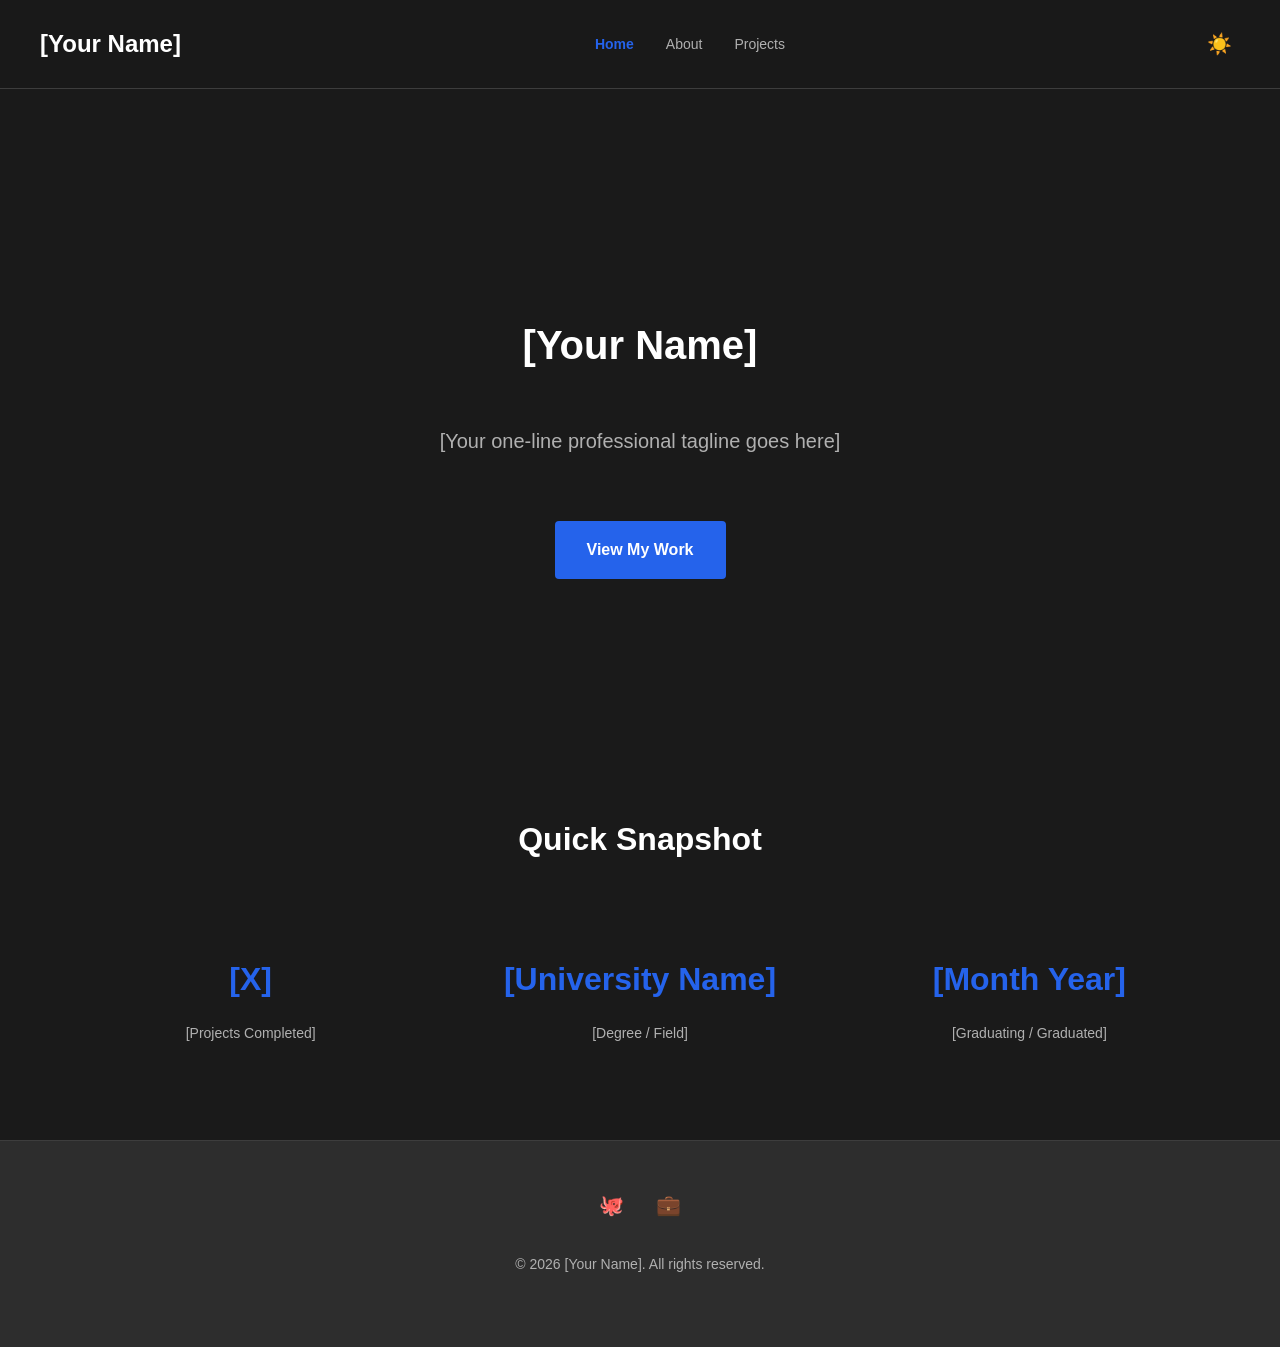
==== index.html @ 6a503398 "Initial portfolio website Add project documentation" ====
<!DOCTYPE html>
<html data-theme="dark" lang="en">
<head>
  <meta charset="UTF-8" />
  <meta name="viewport" content="width=device-width, initial-scale=1.0" />
  <title>[Your Name] — Portfolio</title>
  <link href="https://api.fontshare.com/v2/css?f[]=general-sans@400,600&display=swap" rel="stylesheet" />
  <link rel="stylesheet" href="style.css" />
</head>
<body>
  <!-- Navigation Bar -->
  <nav class="navbar">
    <div class="navbar-content">
      <a href="index.html" class="navbar-logo">[Your Name]</a>
      <ul class="navbar-links">
        <li><a href="index.html">Home</a></li>
        <li><a href="about.html">About</a></li>
        <li><a href="projects.html">Projects</a></li>
      </ul>
      <button id="theme-toggle" class="theme-toggle" aria-label="Toggle theme">☀️</button>
    </div>
  </nav>

  <!-- Main Content -->
  <main>
    <!-- Hero Section -->
    <section class="hero">
      <h1>[Your Name]</h1>
      <p class="hero-tagline">[Your one-line professional tagline goes here]</p>
      <a href="projects.html" class="btn hero-cta">View My Work</a>
    </section>

    <!-- Snapshot Section -->
    <section class="container">
      <h2 class="section-title">Quick Snapshot</h2>
      <div class="stats-grid">
        <div class="stat-card">
          <div class="stat-number">[X]</div>
          <div class="stat-label">[Projects Completed]</div>
        </div>
        <div class="stat-card">
          <div class="stat-number">[University Name]</div>
          <div class="stat-label">[Degree / Field]</div>
        </div>
        <div class="stat-card">
          <div class="stat-number">[Month Year]</div>
          <div class="stat-label">[Graduating / Graduated]</div>
        </div>
      </div>
    </section>
  </main>

  <!-- Footer -->
  <footer>
    <div class="footer-content">
      <ul class="footer-links">
        <li>
          <a href="#" title="GitHub" aria-label="GitHub">🐙</a>
        </li>
        <li>
          <a href="#" title="LinkedIn" aria-label="LinkedIn">💼</a>
        </li>
      </ul>
      <p class="footer-copyright">&copy; 2026 [Your Name]. All rights reserved.</p>
    </div>
  </footer>

  <script src="script.js"></script>
</body>
</html>
---- style.css ----
/* ============================================================================
   PORTFOLIO WEBSITE — SHARED STYLES
   ============================================================================ */

/* Import font */
@import url('https://api.fontshare.com/v2/css?f[]=general-sans@400,600&display=swap');

/* ============================================================================
   CSS CUSTOM PROPERTIES — THEME VARIABLES
   ============================================================================ */

:root {
  /* Light mode (default fallback, will be overridden by data-theme) */
  --color-bg-primary: #ffffff;
  --color-bg-secondary: #f5f5f5;
  --color-text-primary: #1a1a1a;
  --color-text-secondary: #666666;
  --color-border: #e0e0e0;
  --color-accent: #2563eb;
  --color-accent-hover: #1d4ed8;

  /* Spacing */
  --spacing-xs: 0.5rem;
  --spacing-sm: 1rem;
  --spacing-md: 1.5rem;
  --spacing-lg: 2rem;
  --spacing-xl: 3rem;
  --spacing-2xl: 4rem;

  /* Typography */
  --font-family: 'General Sans', sans-serif;
  --font-size-body: 1rem;
  --font-size-sm: 0.875rem;
  --font-size-lg: 1.25rem;
  --font-size-xl: 1.5rem;
  --font-size-2xl: 2rem;
  --font-size-3xl: 2.5rem;
  --font-weight-regular: 400;
  --font-weight-semibold: 600;

  /* Transitions */
  --transition-fast: 150ms ease-in-out;
  --transition-smooth: 300ms ease-in-out;
}

/* Dark mode (default) */
html[data-theme="dark"] {
  --color-bg-primary: #1a1a1a;
  --color-bg-secondary: #2d2d2d;
  --color-text-primary: #ffffff;
  --color-text-secondary: #b0b0b0;
  --color-border: #3d3d3d;
  --color-accent: #2563eb;
  --color-accent-hover: #3b82f6;
}

/* Light mode */
html[data-theme="light"] {
  --color-bg-primary: #ffffff;
  --color-bg-secondary: #f5f5f5;
  --color-text-primary: #1a1a1a;
  --color-text-secondary: #666666;
  --color-border: #e0e0e0;
  --color-accent: #2563eb;
  --color-accent-hover: #1d4ed8;
}

/* ============================================================================
   GLOBAL STYLES
   ============================================================================ */

* {
  margin: 0;
  padding: 0;
  box-sizing: border-box;
}

html {
  scroll-behavior: smooth;
}

body {
  font-family: var(--font-family);
  font-size: var(--font-size-body);
  font-weight: var(--font-weight-regular);
  color: var(--color-text-primary);
  background-color: var(--color-bg-primary);
  line-height: 1.6;
  transition: background-color var(--transition-smooth),
              color var(--transition-smooth);
}

/* ============================================================================
   TYPOGRAPHY
   ============================================================================ */

h1, h2, h3, h4, h5, h6 {
  font-weight: var(--font-weight-semibold);
  line-height: 1.2;
  margin-bottom: var(--spacing-md);
}

h1 {
  font-size: var(--font-size-3xl);
}

h2 {
  font-size: var(--font-size-2xl);
}

h3 {
  font-size: var(--font-size-xl);
}

p {
  margin-bottom: var(--spacing-md);
  color: var(--color-text-secondary);
}

a {
  color: var(--color-accent);
  text-decoration: none;
  transition: color var(--transition-fast);
}

a:hover {
  color: var(--color-accent-hover);
}

/* ============================================================================
   NAVIGATION BAR
   ============================================================================ */

.navbar {
  position: fixed;
  top: 0;
  left: 0;
  right: 0;
  z-index: 1000;
  background-color: rgba(26, 26, 26, 0.9);
  backdrop-filter: blur(8px);
  border-bottom: 1px solid var(--color-border);
  padding: var(--spacing-md) var(--spacing-lg);
  transition: background-color var(--transition-smooth),
              border-color var(--transition-smooth);
}

html[data-theme="light"] .navbar {
  background-color: rgba(255, 255, 255, 0.9);
}

.navbar-content {
  max-width: 1200px;
  margin: 0 auto;
  display: flex;
  justify-content: space-between;
  align-items: center;
}

.navbar-logo {
  font-size: var(--font-size-xl);
  font-weight: var(--font-weight-semibold);
  color: var(--color-text-primary);
  transition: color var(--transition-fast);
}

.navbar-logo:hover {
  color: var(--color-accent);
}

.navbar-links {
  display: flex;
  gap: var(--spacing-lg);
  align-items: center;
  list-style: none;
}

.navbar-links a {
  font-size: var(--font-size-sm);
  font-weight: var(--font-weight-regular);
  color: var(--color-text-secondary);
  transition: color var(--transition-fast);
}

.navbar-links a:hover {
  color: var(--color-accent);
}

.navbar-links a.active {
  color: var(--color-accent);
  font-weight: var(--font-weight-semibold);
}

.theme-toggle {
  background: none;
  border: none;
  font-size: var(--font-size-lg);
  cursor: pointer;
  color: var(--color-text-primary);
  transition: color var(--transition-fast);
  padding: var(--spacing-xs);
  display: flex;
  align-items: center;
  justify-content: center;
}

.theme-toggle:hover {
  color: var(--color-accent);
}

/* ============================================================================
   MAIN CONTENT
   ============================================================================ */

main {
  margin-top: 80px;
  min-height: calc(100vh - 80px);
}

.container {
  max-width: 1200px;
  margin: 0 auto;
  padding: 0 var(--spacing-lg);
}

/* ============================================================================
   SECTIONS
   ============================================================================ */

section {
  padding: var(--spacing-2xl) var(--spacing-lg);
}

.section-title {
  text-align: center;
  margin-bottom: var(--spacing-2xl);
}

/* ============================================================================
   HERO SECTION
   ============================================================================ */

.hero {
  display: flex;
  flex-direction: column;
  justify-content: center;
  align-items: center;
  text-align: center;
  min-height: calc(100vh - 80px - 80px);
  gap: var(--spacing-lg);
  padding: var(--spacing-2xl) var(--spacing-lg);
}

.hero h1 {
  font-size: var(--font-size-3xl);
  margin-bottom: var(--spacing-md);
}

.hero-tagline {
  font-size: var(--font-size-lg);
  color: var(--color-text-secondary);
  margin-bottom: var(--spacing-lg);
}

.hero-cta {
  display: inline-block;
}

/* ============================================================================
   BUTTONS
   ============================================================================ */

.btn {
  display: inline-block;
  padding: var(--spacing-sm) var(--spacing-lg);
  background-color: var(--color-accent);
  color: #ffffff;
  border: none;
  border-radius: 4px;
  font-family: var(--font-family);
  font-size: var(--font-size-body);
  font-weight: var(--font-weight-semibold);
  cursor: pointer;
  transition: background-color var(--transition-fast),
              transform var(--transition-fast);
  text-decoration: none;
}

.btn:hover {
  background-color: var(--color-accent-hover);
  transform: translateY(-2px);
}

.btn:active {
  transform: translateY(0);
}

.btn-secondary {
  background-color: var(--color-bg-secondary);
  color: var(--color-text-primary);
  border: 1px solid var(--color-border);
}

.btn-secondary:hover {
  background-color: var(--color-border);
}

/* ============================================================================
   CARDS
   ============================================================================ */

.card {
  background-color: var(--color-bg-secondary);
  border: 1px solid var(--color-border);
  border-radius: 6px;
  padding: var(--spacing-lg);
  transition: border-color var(--transition-fast),
              transform var(--transition-fast),
              box-shadow var(--transition-fast);
}

.card:hover {
  border-color: var(--color-accent);
  transform: translateY(-4px);
  box-shadow: 0 8px 16px rgba(37, 99, 235, 0.1);
}

.card h3 {
  margin-bottom: var(--spacing-md);
  color: var(--color-text-primary);
}

.card p {
  margin-bottom: var(--spacing-md);
  font-size: var(--font-size-sm);
}

/* ============================================================================
   STATS / SNAPSHOT CARDS
   ============================================================================ */

.stats-grid {
  display: grid;
  grid-template-columns: repeat(auto-fit, minmax(200px, 1fr));
  gap: var(--spacing-lg);
  margin: var(--spacing-2xl) 0;
}

.stat-card {
  text-align: center;
  padding: var(--spacing-lg);
  background-color: transparent;
  border: none;
}

.stat-card:hover {
  transform: none;
  border-color: transparent;
  box-shadow: none;
}

.stat-number {
  font-size: var(--font-size-2xl);
  font-weight: var(--font-weight-semibold);
  color: var(--color-accent);
  margin-bottom: var(--spacing-sm);
}

.stat-label {
  font-size: var(--font-size-sm);
  color: var(--color-text-secondary);
}

/* ============================================================================
   SKILLS SECTION
   ============================================================================ */

.skills-container {
  display: flex;
  flex-wrap: wrap;
  gap: var(--spacing-md);
  justify-content: center;
  margin: var(--spacing-2xl) 0;
}

.skill-tag {
  background-color: var(--color-bg-secondary);
  border: 1px solid var(--color-accent);
  color: var(--color-accent);
  padding: var(--spacing-sm) var(--spacing-md);
  border-radius: 20px;
  font-size: var(--font-size-sm);
  font-weight: var(--font-weight-regular);
  transition: background-color var(--transition-fast),
              color var(--transition-fast);
}

.skill-tag:hover {
  background-color: var(--color-accent);
  color: #ffffff;
}

/* ============================================================================
   PROJECT GRID
   ============================================================================ */

.projects-grid {
  display: grid;
  grid-template-columns: repeat(auto-fit, minmax(300px, 1fr));
  gap: var(--spacing-lg);
  margin: var(--spacing-2xl) 0;
}

.project-card {
  display: flex;
  flex-direction: column;
  height: 100%;
}

.project-card .card {
  flex: 1;
  display: flex;
  flex-direction: column;
}

.project-tech {
  display: flex;
  flex-wrap: wrap;
  gap: var(--spacing-sm);
  margin: var(--spacing-md) 0;
  margin-bottom: auto;
}

.project-tech-tag {
  background-color: var(--color-bg-primary);
  border: 1px solid var(--color-border);
  color: var(--color-text-secondary);
  padding: var(--spacing-xs) var(--spacing-sm);
  border-radius: 4px;
  font-size: var(--font-size-sm);
}

.project-link {
  display: inline-block;
  margin-top: var(--spacing-md);
}

/* ============================================================================
   FOOTER
   ============================================================================ */

footer {
  background-color: var(--color-bg-secondary);
  border-top: 1px solid var(--color-border);
  padding: var(--spacing-xl) var(--spacing-lg);
  margin-top: auto;
  transition: background-color var(--transition-smooth),
              border-color var(--transition-smooth);
}

.footer-content {
  max-width: 1200px;
  margin: 0 auto;
  display: flex;
  flex-direction: column;
  gap: var(--spacing-lg);
  align-items: center;
  text-align: center;
}

.footer-links {
  display: flex;
  gap: var(--spacing-lg);
  list-style: none;
  justify-content: center;
}

.footer-links a {
  font-size: var(--font-size-lg);
  transition: transform var(--transition-fast);
}

.footer-links a:hover {
  transform: scale(1.2);
}

.footer-copyright {
  font-size: var(--font-size-sm);
  color: var(--color-text-secondary);
}

/* ============================================================================
   ANIMATIONS
   ============================================================================ */

@keyframes fadeIn {
  from {
    opacity: 0;
    transform: translateY(20px);
  }
  to {
    opacity: 1;
    transform: translateY(0);
  }
}

.fade-in {
  animation: fadeIn 0.6s ease-in-out;
}

/* ============================================================================
   RESPONSIVE DESIGN — TABLET
   ============================================================================ */

@media (max-width: 768px) {
  :root {
    --font-size-3xl: 2rem;
    --font-size-2xl: 1.5rem;
    --spacing-2xl: 2rem;
    --spacing-xl: 1.5rem;
  }

  .navbar-content {
    padding: 0 var(--spacing-md);
  }

  .navbar-links {
    gap: var(--spacing-md);
  }

  .navbar-links a {
    font-size: var(--font-size-xs, 0.75rem);
  }

  .hero {
    min-height: auto;
    padding: var(--spacing-xl) var(--spacing-md);
  }

  section {
    padding: var(--spacing-xl) var(--spacing-md);
  }

  .stats-grid {
    grid-template-columns: repeat(auto-fit, minmax(150px, 1fr));
  }

  .projects-grid {
    grid-template-columns: 1fr;
  }

  .footer-links {
    flex-direction: column;
    gap: var(--spacing-sm);
  }
}

/* ============================================================================
   RESPONSIVE DESIGN — MOBILE
   ============================================================================ */

@media (max-width: 480px) {
  :root {
    --font-size-3xl: 1.75rem;
    --font-size-2xl: 1.25rem;
    --font-size-xl: 1.125rem;
    --spacing-2xl: 1.5rem;
    --spacing-xl: 1rem;
    --spacing-lg: 1rem;
  }

  .navbar {
    padding: var(--spacing-sm) var(--spacing-md);
  }

  .navbar-content {
    flex-wrap: wrap;
    gap: var(--spacing-md);
  }

  .navbar-logo {
    font-size: var(--font-size-lg);
  }

  .navbar-links {
    gap: var(--spacing-sm);
    width: 100%;
    justify-content: space-between;
    order: 3;
  }

  .navbar-links a {
    font-size: 0.75rem;
  }

  .theme-toggle {
    order: 2;
  }

  .hero {
    padding: var(--spacing-xl) var(--spacing-sm);
  }

  .hero h1 {
    font-size: var(--font-size-2xl);
  }

  section {
    padding: var(--spacing-xl) var(--spacing-sm);
  }

  .section-title {
    margin-bottom: var(--spacing-xl);
  }

  .skills-container {
    gap: var(--spacing-sm);
  }

  .card {
    padding: var(--spacing-md);
  }

  .stats-grid {
    grid-template-columns: 1fr;
  }
}
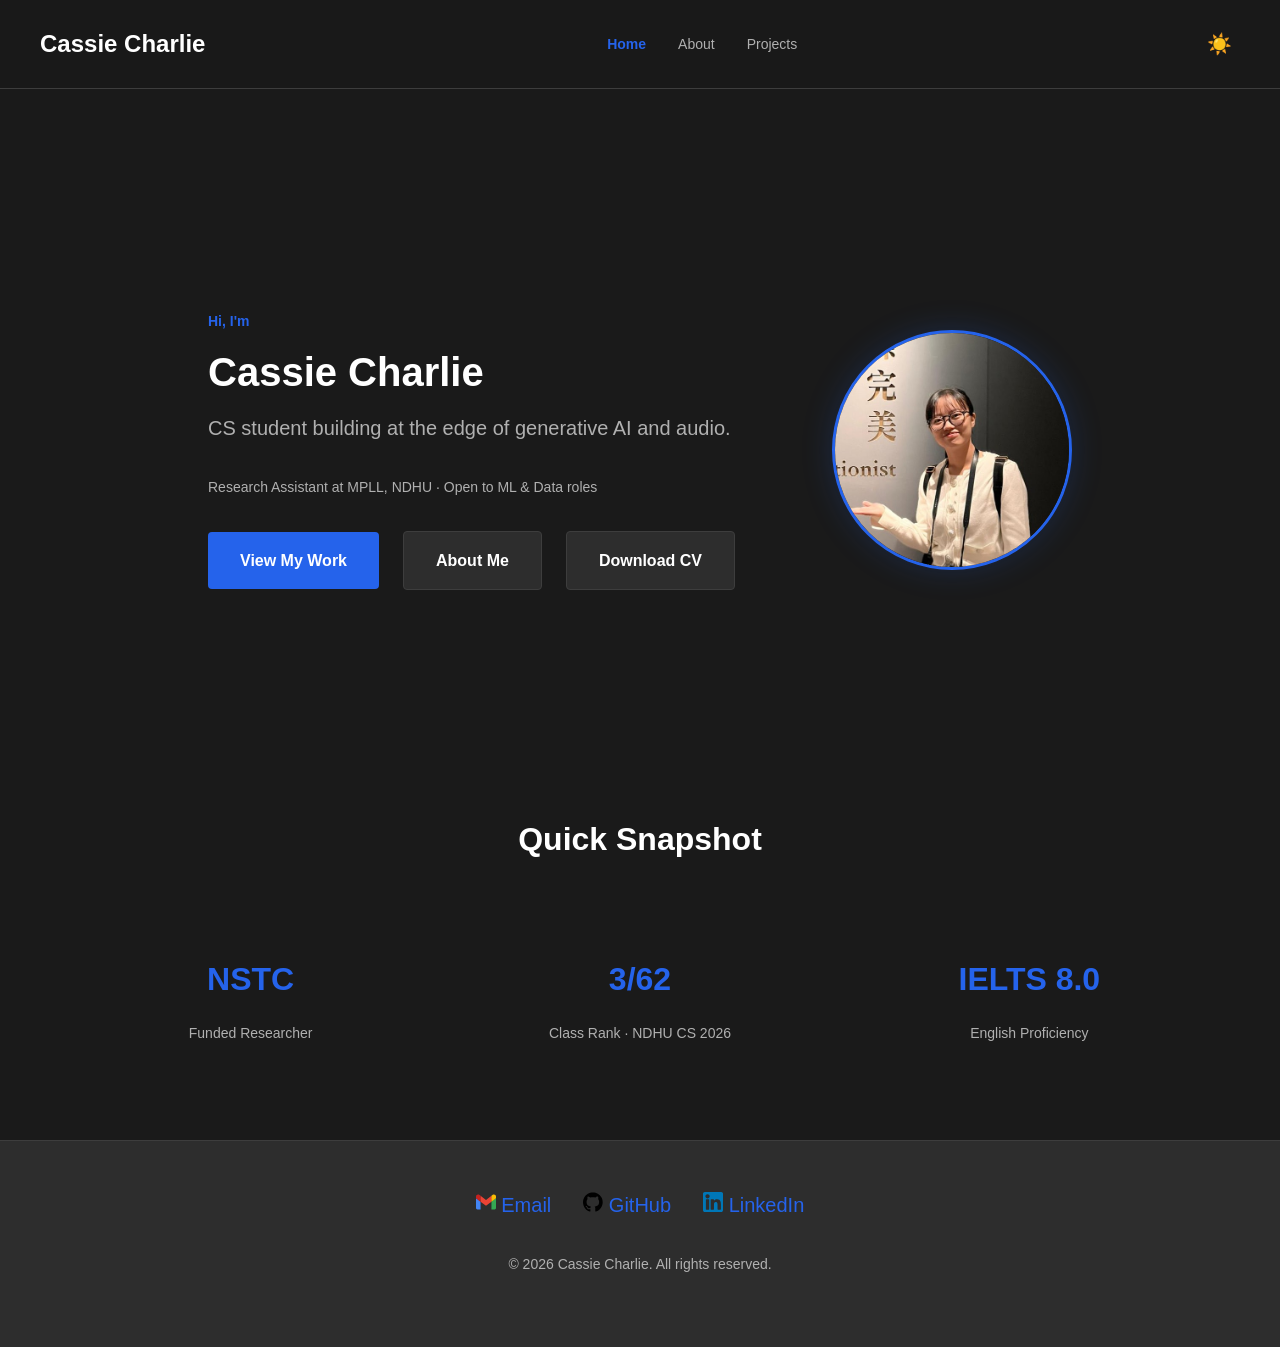
==== commit 06cfec9f: "add complete portfolio content with resume and status updates" ====
--- a/index.html
+++ b/index.html
@@ -3,15 +3,103 @@
 <head>
   <meta charset="UTF-8" />
   <meta name="viewport" content="width=device-width, initial-scale=1.0" />
-  <title>[Your Name] — Portfolio</title>
+  <title>Cassie Charlie — Portfolio</title>
   <link href="https://api.fontshare.com/v2/css?f[]=general-sans@400,600&display=swap" rel="stylesheet" />
   <link rel="stylesheet" href="style.css" />
+  <style>
+    /* ── Hero layout with photo ── */
+    .hero {
+      display: flex;
+      flex-direction: row;
+      justify-content: center;
+      align-items: center;
+      gap: var(--spacing-2xl);
+      text-align: left;
+      min-height: calc(100vh - 80px - 80px);
+      padding: var(--spacing-2xl) var(--spacing-lg);
+      max-width: 1200px;
+      margin: 0 auto;
+    }
+ 
+    .hero-text {
+      flex: 1;
+      max-width: 560px;
+    }
+ 
+    .hero-text h1 {
+      margin-bottom: var(--spacing-sm);
+    }
+ 
+    .hero-photo {
+      flex-shrink: 0;
+      width: 240px;
+      height: 240px;
+      border-radius: 50%;
+      overflow: hidden;
+      border: 3px solid var(--color-accent);
+      box-shadow: 0 0 32px rgba(37, 99, 235, 0.2);
+    }
+ 
+    .hero-photo img {
+      width: 100%;
+      height: 100%;
+      object-fit: cover;
+    }
+ 
+    /* Fallback placeholder circle if no image yet */
+    .hero-photo-placeholder {
+      width: 100%;
+      height: 100%;
+      background-color: var(--color-bg-secondary);
+      display: flex;
+      align-items: center;
+      justify-content: center;
+      font-size: 5rem;
+    }
+ 
+    .hero-actions {
+      display: flex;
+      gap: var(--spacing-md);
+      align-items: center;
+      flex-wrap: wrap;
+      margin-top: var(--spacing-lg);
+    }
+ 
+    /* ── Snapshot cards ── */
+    .snapshot-section {
+      background-color: var(--color-bg-secondary);
+      border-top: 1px solid var(--color-border);
+      border-bottom: 1px solid var(--color-border);
+      padding: var(--spacing-2xl) var(--spacing-lg);
+      transition: background-color var(--transition-smooth),
+                  border-color var(--transition-smooth);
+    }
+ 
+    /* ── Responsive ── */
+    @media (max-width: 768px) {
+      .hero {
+        flex-direction: column-reverse;
+        text-align: center;
+        gap: var(--spacing-xl);
+        min-height: auto;
+      }
+ 
+      .hero-photo {
+        width: 160px;
+        height: 160px;
+      }
+ 
+      .hero-actions {
+        justify-content: center;
+      }
+    }
+  </style>
 </head>
 <body>
   <!-- Navigation Bar -->
   <nav class="navbar">
     <div class="navbar-content">
-      <a href="index.html" class="navbar-logo">[Your Name]</a>
+      <a href="index.html" class="navbar-logo">Cassie Charlie</a>
       <ul class="navbar-links">
         <li><a href="index.html">Home</a></li>
         <li><a href="about.html">About</a></li>
@@ -25,9 +113,26 @@
   <main>
     <!-- Hero Section -->
     <section class="hero">
-      <h1>[Your Name]</h1>
-      <p class="hero-tagline">[Your one-line professional tagline goes here]</p>
-      <a href="projects.html" class="btn hero-cta">View My Work</a>
+      <div class="hero-text fade-in">
+        <p style="color: var(--color-accent); font-weight: var(--font-weight-semibold); margin-bottom: var(--spacing-sm); font-size: var(--font-size-sm);">
+          Hi, I'm
+        </p>
+        <h1>Cassie Charlie</h1>
+        <p class="hero-tagline">
+          CS student building at the edge of generative AI and audio.
+        </p>
+        <p style="color: var(--color-text-secondary); font-size: var(--font-size-sm); margin-bottom: 0;">
+          Research Assistant at MPLL, NDHU · Open to ML &amp; Data roles
+        </p>
+        <div class="hero-actions">
+          <a href="projects.html" class="btn">View My Work</a>
+          <a href="about.html" class="btn btn-secondary">About Me</a>
+          <a href="assets/resume.pdf" class="btn btn-secondary" target="_blank" rel="noopener noreferrer">Download CV</a>
+        </div>
+      </div>
+      <div class="hero-photo">
+        <img src="assets/profile.jpeg" alt="Cassie Charlie" />
+      </div>
     </section>
 
     <!-- Snapshot Section -->
@@ -35,16 +140,16 @@
       <h2 class="section-title">Quick Snapshot</h2>
       <div class="stats-grid">
         <div class="stat-card">
-          <div class="stat-number">[X]</div>
-          <div class="stat-label">[Projects Completed]</div>
+          <div class="stat-number">NSTC</div>
+          <div class="stat-label">Funded Researcher</div>
         </div>
         <div class="stat-card">
-          <div class="stat-number">[University Name]</div>
-          <div class="stat-label">[Degree / Field]</div>
+          <div class="stat-number">3/62</div>
+          <div class="stat-label">Class Rank · NDHU CS 2026</div>
         </div>
         <div class="stat-card">
-          <div class="stat-number">[Month Year]</div>
-          <div class="stat-label">[Graduating / Graduated]</div>
+          <div class="stat-number">IELTS 8.0</div>
+          <div class="stat-label">English Proficiency</div>
         </div>
       </div>
     </section>
@@ -55,13 +160,25 @@
     <div class="footer-content">
       <ul class="footer-links">
         <li>
-          <a href="#" title="GitHub" aria-label="GitHub">🐙</a>
+        <a href="mailto:imkc2540@gmail.com" title="Email" aria-label="Email">
+            <img src="assets/google-gmail-svgrepo-com.svg" alt="Email" width="20" height="20" />
+            Email
+        </a>
         </li>
         <li>
-          <a href="#" title="LinkedIn" aria-label="LinkedIn">💼</a>
+          <a href="https://github.com/imkcch" target="_blank" rel="noopener noreferrer" title="GitHub" aria-label="GitHub">
+            <img src="assets/github-svgrepo-com.svg" alt="GitHub" width="20" height="20" />
+            GitHub
+          </a>
+        </li>
+        <li>
+          <a href="https://www.linkedin.com/in/cassiecharlie/" target="_blank" rel="noopener noreferrer" title="LinkedIn" aria-label="LinkedIn">
+            <img src="assets/linkedin-svgrepo-com.svg" alt="GitHub" width="20" height="20" />
+            LinkedIn
+          </a>
         </li>
       </ul>
-      <p class="footer-copyright">&copy; 2026 [Your Name]. All rights reserved.</p>
+      <p class="footer-copyright">&copy; 2026 Cassie Charlie. All rights reserved.</p>
     </div>
   </footer>
 
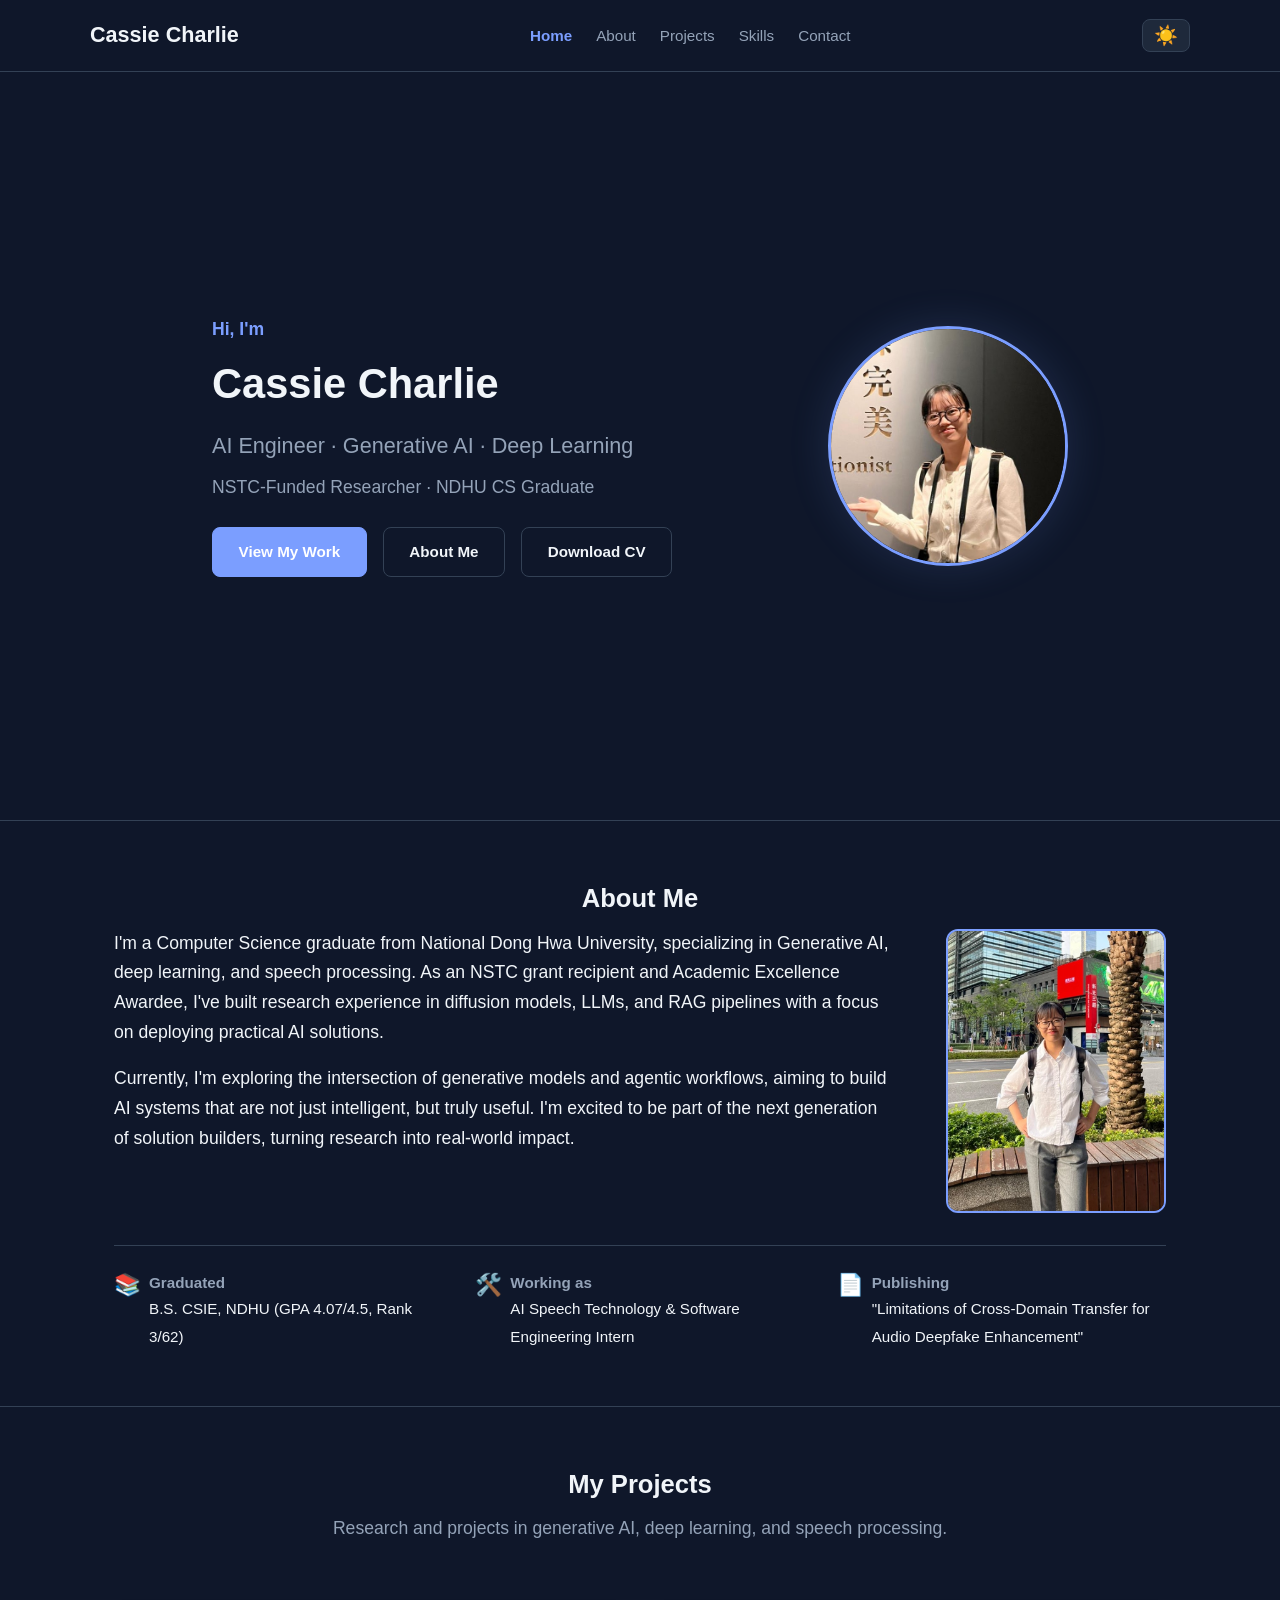
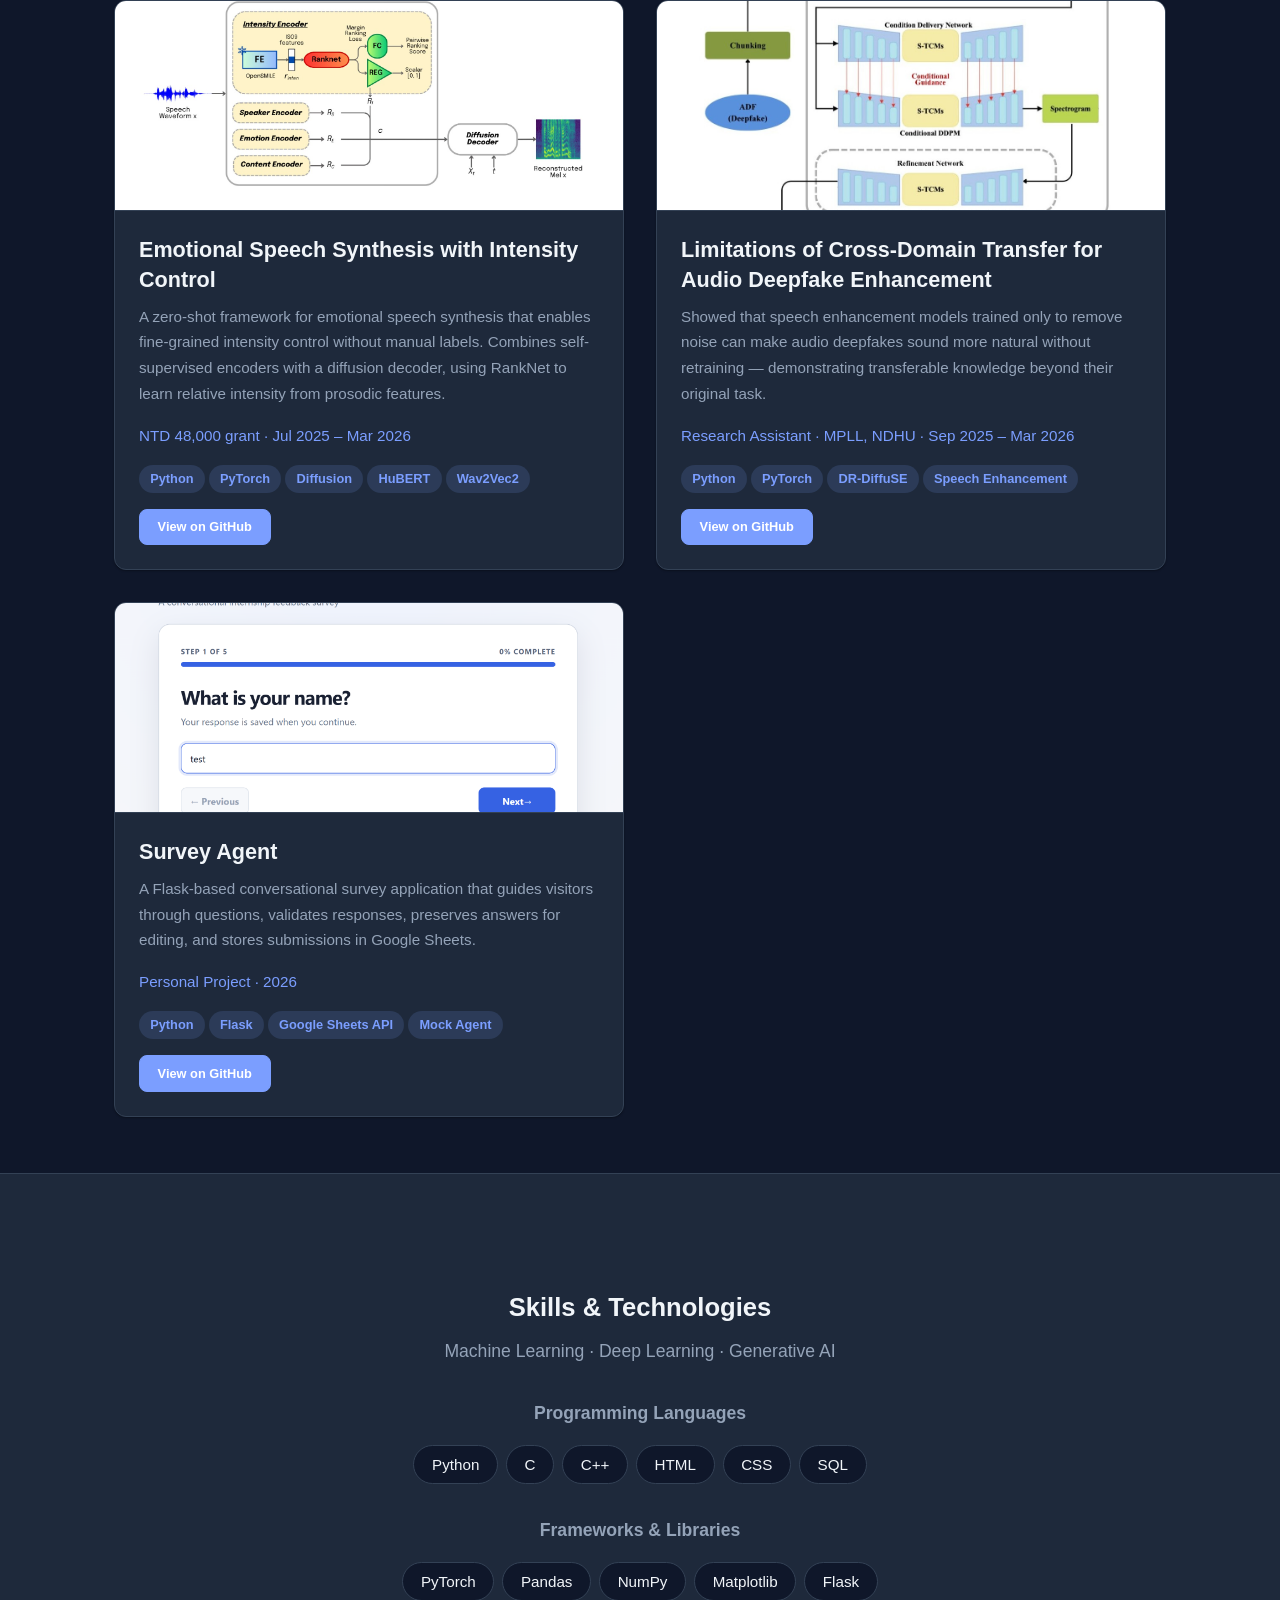
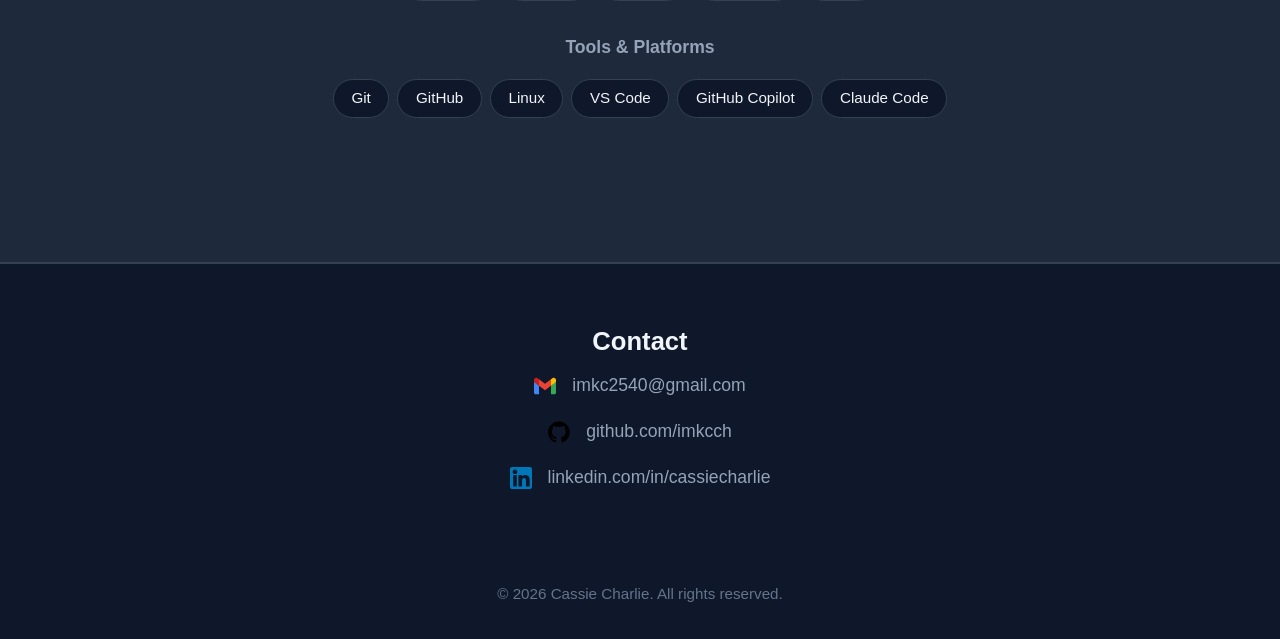
==== commit f3974b6f: "updated portfolio updated portfolio" ====
--- a/index.html
+++ b/index.html
@@ -5,9 +5,152 @@
   <meta name="viewport" content="width=device-width, initial-scale=1.0" />
   <title>Cassie Charlie — Portfolio</title>
   <link href="https://api.fontshare.com/v2/css?f[]=general-sans@400,600&display=swap" rel="stylesheet" />
-  <link rel="stylesheet" href="style.css" />
   <style>
-    /* ── Hero layout with photo ── */
+    /* ── CSS Variables ── */
+    :root {
+      --color-bg-primary: #ffffff;
+      --color-bg-secondary: #f8fafc;
+      --color-text-primary: #0f172a;
+      --color-text-secondary: #475569;
+      --color-text-muted: #94a3b8;
+      --color-border: #e2e8f0;
+      --color-accent: #4f8cf7;
+      --color-accent-hover: #3b72d9;
+      --color-accent-soft: rgba(79, 140, 247, 0.12);
+      --color-card-bg: #ffffff;
+      --font-family: 'General Sans', -apple-system, BlinkMacSystemFont, sans-serif;
+      --font-size-xs: 0.8rem;
+      --font-size-sm: 0.95rem;
+      --font-size-md: 1.1rem;
+      --font-size-lg: 1.35rem;
+      --font-size-xl: 1.6rem;
+      --font-size-2xl: 2.6rem;
+      --font-weight-normal: 400;
+      --font-weight-semibold: 600;
+      --spacing-xs: 0.25rem;
+      --spacing-sm: 0.5rem;
+      --spacing-md: 1rem;
+      --spacing-lg: 1.5rem;
+      --spacing-xl: 2rem;
+      --spacing-2xl: 3.5rem;
+      --radius: 8px;
+      --radius-lg: 12px;
+      --transition-smooth: 0.3s ease;
+      --shadow-sm: 0 1px 2px rgba(0,0,0,0.05);
+      --shadow-md: 0 4px 16px rgba(0,0,0,0.06);
+      --shadow-lg: 0 8px 32px rgba(0,0,0,0.08);
+    }
+
+    [data-theme="dark"] {
+      --color-bg-primary: #0f172a;
+      --color-bg-secondary: #1e293b;
+      --color-text-primary: #f1f5f9;
+      --color-text-secondary: #94a3b8;
+      --color-text-muted: #64748b;
+      --color-border: #334155;
+      --color-accent: #7b9eff;
+      --color-accent-hover: #93bbfc;
+      --color-accent-soft: rgba(123, 158, 255, 0.15);
+      --color-card-bg: #1e293b;
+      --shadow-sm: 0 1px 2px rgba(0,0,0,0.3);
+      --shadow-md: 0 4px 16px rgba(0,0,0,0.4);
+      --shadow-lg: 0 8px 32px rgba(0,0,0,0.5);
+    }
+
+    /* ── Reset & Base ── */
+    * { margin: 0; padding: 0; box-sizing: border-box; }
+    html { scroll-behavior: smooth; }
+    body {
+      font-family: var(--font-family);
+      background-color: var(--color-bg-primary);
+      color: var(--color-text-primary);
+      line-height: 1.7;
+      transition: background-color var(--transition-smooth), color var(--transition-smooth);
+      padding-top: 72px;
+    }
+    a { color: var(--color-accent); text-decoration: none; transition: color var(--transition-smooth); }
+    a:hover { color: var(--color-accent-hover); }
+    img { max-width: 100%; display: block; }
+
+    /* ── Container ── */
+    .container {
+      max-width: 1100px;
+      margin: 0 auto;
+      padding: var(--spacing-2xl) var(--spacing-lg);
+    }
+    .container-sm {
+      max-width: 800px;
+      margin: 0 auto;
+      padding: var(--spacing-2xl) var(--spacing-lg);
+    }
+
+    /* ── Navbar ── */
+    .navbar {
+      position: fixed;
+      top: 0;
+      left: 0;
+      right: 0;
+      z-index: 1000;
+      background: var(--color-bg-primary);
+      border-bottom: 1px solid var(--color-border);
+      padding: 0 var(--spacing-lg);
+      height: 72px;
+      display: flex;
+      align-items: center;
+      transition: background var(--transition-smooth), border-color var(--transition-smooth);
+    }
+    .navbar-content {
+      max-width: 1100px;
+      width: 100%;
+      margin: 0 auto;
+      display: flex;
+      justify-content: space-between;
+      align-items: center;
+    }
+    .navbar-logo {
+      font-weight: var(--font-weight-semibold);
+      font-size: var(--font-size-lg);
+      color: var(--color-text-primary);
+    }
+    .navbar-logo:hover { color: var(--color-accent); }
+    .navbar-links {
+      list-style: none;
+      display: flex;
+      gap: var(--spacing-lg);
+      align-items: center;
+    }
+    .navbar-links a {
+      color: var(--color-text-secondary);
+      font-size: var(--font-size-sm);
+      transition: color var(--transition-smooth);
+    }
+    .navbar-links a:hover { color: var(--color-accent); }
+    .navbar-links a.active {
+      color: var(--color-accent);
+      font-weight: var(--font-weight-semibold);
+    }
+    .theme-toggle {
+      background: none;
+      border: 1px solid var(--color-border);
+      border-radius: var(--radius);
+      padding: 0.35rem 0.7rem;
+      font-size: 1.2rem;
+      cursor: pointer;
+      transition: background var(--transition-smooth), border-color var(--transition-smooth);
+      background: var(--color-bg-secondary);
+      color: var(--color-text-primary);
+      line-height: 1;
+    }
+    .theme-toggle:hover {
+      border-color: var(--color-accent);
+    }
+
+    @media (max-width: 640px) {
+      .navbar-links li:not(:last-child) { display: none; }
+      .navbar-links li:last-child { margin-left: auto; }
+    }
+
+    /* ── Hero ── */
     .hero {
       display: flex;
       flex-direction: row;
@@ -15,21 +158,32 @@
       align-items: center;
       gap: var(--spacing-2xl);
       text-align: left;
-      min-height: calc(100vh - 80px - 80px);
-      padding: var(--spacing-2xl) var(--spacing-lg);
-      max-width: 1200px;
+      min-height: calc(100vh - 72px - 80px);
+      padding: var(--spacing-xl) var(--spacing-lg);
+      max-width: 1100px;
       margin: 0 auto;
     }
- 
-    .hero-text {
-      flex: 1;
-      max-width: 560px;
-    }
- 
+    .hero-text { flex: 1; max-width: 560px; }
     .hero-text h1 {
+      font-size: var(--font-size-2xl);
       margin-bottom: var(--spacing-sm);
     }
- 
+    .hero-tagline {
+      font-size: var(--font-size-lg);
+      color: var(--color-text-secondary);
+      margin-bottom: var(--spacing-sm);
+    }
+    .hero-sub {
+      color: var(--color-text-secondary);
+      font-size: var(--font-size-md);
+      margin-bottom: var(--spacing-lg);
+    }
+    .hero-actions {
+      display: flex;
+      gap: var(--spacing-md);
+      flex-wrap: wrap;
+      align-items: center;
+    }
     .hero-photo {
       flex-shrink: 0;
       width: 240px;
@@ -37,151 +191,701 @@
       border-radius: 50%;
       overflow: hidden;
       border: 3px solid var(--color-accent);
-      box-shadow: 0 0 32px rgba(37, 99, 235, 0.2);
-    }
- 
+      box-shadow: 0 0 40px var(--color-accent-soft);
+    }
     .hero-photo img {
       width: 100%;
       height: 100%;
       object-fit: cover;
     }
- 
-    /* Fallback placeholder circle if no image yet */
-    .hero-photo-placeholder {
-      width: 100%;
-      height: 100%;
-      background-color: var(--color-bg-secondary);
-      display: flex;
-      align-items: center;
-      justify-content: center;
-      font-size: 5rem;
-    }
- 
-    .hero-actions {
-      display: flex;
-      gap: var(--spacing-md);
-      align-items: center;
-      flex-wrap: wrap;
-      margin-top: var(--spacing-lg);
-    }
- 
-    /* ── Snapshot cards ── */
-    .snapshot-section {
-      background-color: var(--color-bg-secondary);
-      border-top: 1px solid var(--color-border);
-      border-bottom: 1px solid var(--color-border);
-      padding: var(--spacing-2xl) var(--spacing-lg);
-      transition: background-color var(--transition-smooth),
-                  border-color var(--transition-smooth);
-    }
- 
-    /* ── Responsive ── */
     @media (max-width: 768px) {
       .hero {
         flex-direction: column-reverse;
         text-align: center;
         gap: var(--spacing-xl);
         min-height: auto;
+        padding-top: var(--spacing-xl);
       }
- 
-      .hero-photo {
-        width: 160px;
-        height: 160px;
-      }
- 
-      .hero-actions {
-        justify-content: center;
-      }
+      .hero-photo { width: 180px; height: 180px; }
+      .hero-actions { justify-content: center; }
+    }
+
+    /* ── Buttons ── */
+    .btn {
+      display: inline-block;
+      padding: 0.7rem 1.6rem;
+      font-size: var(--font-size-sm);
+      font-weight: var(--font-weight-semibold);
+      font-family: var(--font-family);
+      border-radius: var(--radius);
+      border: 1px solid var(--color-accent);
+      background: var(--color-accent);
+      color: #fff;
+      cursor: pointer;
+      transition: all var(--transition-smooth);
+      text-align: center;
+    }
+    .btn:hover {
+      background: var(--color-accent-hover);
+      border-color: var(--color-accent-hover);
+      color: #fff;
+    }
+    .btn-secondary {
+      background: transparent;
+      color: var(--color-text-primary);
+      border-color: var(--color-border);
+    }
+    .btn-secondary:hover {
+      border-color: var(--color-accent);
+      color: var(--color-accent);
+      background: transparent;
+    }
+    .btn-sm { padding: 0.4rem 1.1rem; font-size: var(--font-size-xs); }
+
+    /* ── Section Titles ── */
+    .section-title {
+      font-size: var(--font-size-xl);
+      font-weight: var(--font-weight-semibold);
+      text-align: center;
+      margin-bottom: var(--spacing-sm);
+    }
+    .section-sub {
+      text-align: center;
+      color: var(--color-text-secondary);
+      font-size: var(--font-size-md);
+      margin-bottom: var(--spacing-2xl);
+    }
+
+    /* ── Divider ── */
+    .section-divider {
+      border: none;
+      border-top: 1px solid var(--color-border);
+      margin: 0;
+    }
+
+    /* ── About Section ── */
+    .about-grid {
+      display: flex;
+      gap: var(--spacing-2xl);
+      align-items: flex-start;
+      flex-wrap: wrap;
+    }
+    .about-grid > div:first-child { flex: 1; min-width: 280px; }
+    .about-grid p {
+      font-size: var(--font-size-md);
+      margin-bottom: var(--spacing-md);
+    }
+    .about-grid p:last-child { margin-bottom: 0; }
+    .about-grid > div:last-child {
+      flex-shrink: 0;
+      width: 220px;
+      border-radius: var(--radius-lg);
+      overflow: hidden;
+      border: 2px solid var(--color-accent);
+    }
+    .about-grid > div:last-child img {
+      width: 100%;
+      height: 280px;
+      object-fit: cover;
+    }
+    @media (max-width: 640px) {
+      .about-grid { flex-direction: column; align-items: center; }
+      .about-grid > div:last-child { width: 180px; }
+      .about-grid > div:last-child img { height: 220px; }
+    }
+
+    /* ── Status Row (inline under About) ── */
+    .status-row {
+      display: flex;
+      flex-wrap: wrap;
+      gap: var(--spacing-xl);
+      margin-top: var(--spacing-xl);
+      padding-top: var(--spacing-lg);
+      border-top: 1px solid var(--color-border);
+    }
+    .status-item {
+      display: flex;
+      align-items: flex-start;
+      gap: var(--spacing-sm);
+      flex: 1 1 180px;
+    }
+    .status-icon {
+      font-size: var(--font-size-lg);
+      line-height: 1.4;
+      flex-shrink: 0;
+    }
+    .status-content strong {
+      display: block;
+      font-size: var(--font-size-sm);
+      color: var(--color-text-secondary);
+      font-weight: var(--font-weight-semibold);
+    }
+    .status-content span {
+      font-size: var(--font-size-sm);
+      color: var(--color-text-primary);
+    }
+    @media (max-width: 640px) {
+      .status-row { flex-direction: column; gap: var(--spacing-md); }
+      .status-item { flex: 1 1 auto; }
+    }
+
+    /* ── Projects Grid ── */
+    .projects-grid {
+      display: grid;
+      grid-template-columns: repeat(auto-fit, minmax(340px, 1fr));
+      gap: var(--spacing-xl);
+    }
+
+    /* ── Project Card ── */
+    .project-card {
+      background: var(--color-card-bg);
+      border: 1px solid var(--color-border);
+      border-radius: var(--radius-lg);
+      overflow: hidden;
+      transition: all var(--transition-smooth);
+      box-shadow: var(--shadow-sm);
+      display: flex;
+      flex-direction: column;
+    }
+    .project-card:hover {
+      border-color: var(--color-accent);
+      box-shadow: var(--shadow-md);
+      transform: translateY(-3px);
+    }
+    .project-image {
+      width: 100%;
+      height: 210px;
+      background: var(--color-bg-secondary);
+      border-bottom: 1px solid var(--color-border);
+      display: flex;
+      align-items: center;
+      justify-content: center;
+      overflow: hidden;
+      position: relative;
+    }
+    .project-image img {
+      width: 100%;
+      height: 100%;
+      object-fit: cover;
+    }
+    .project-image-placeholder {
+      display: flex;
+      flex-direction: column;
+      align-items: center;
+      justify-content: center;
+      color: var(--color-text-muted);
+      font-size: var(--font-size-sm);
+      text-align: center;
+      padding: var(--spacing-md);
+      background: var(--color-bg-secondary);
+      width: 100%;
+      height: 100%;
+    }
+    .project-image-placeholder .icon {
+      font-size: 2.8rem;
+      margin-bottom: var(--spacing-sm);
+      opacity: 0.5;
+    }
+    .project-image-placeholder .label {
+      background: var(--color-border);
+      padding: 0.2rem 0.8rem;
+      border-radius: 20px;
+      font-size: var(--font-size-xs);
+      color: var(--color-text-secondary);
+    }
+    .project-body {
+      padding: var(--spacing-lg);
+      flex: 1;
+      display: flex;
+      flex-direction: column;
+    }
+    .project-body h3 {
+      font-size: var(--font-size-lg);
+      margin-bottom: var(--spacing-sm);
+      line-height: 1.4;
+    }
+    .project-body p {
+      color: var(--color-text-secondary);
+      font-size: var(--font-size-sm);
+      margin-bottom: var(--spacing-md);
+      flex: 1;
+      line-height: 1.7;
+    }
+    .project-meta {
+      font-size: var(--font-size-sm);
+      color: var(--color-accent);
+      margin-bottom: var(--spacing-md);
+    }
+    .project-tech {
+      display: flex;
+      flex-wrap: wrap;
+      gap: var(--spacing-xs);
+      margin-bottom: var(--spacing-md);
+    }
+    .project-tech-tag {
+      background: var(--color-accent-soft);
+      color: var(--color-accent);
+      padding: 0.2rem 0.7rem;
+      border-radius: 20px;
+      font-size: var(--font-size-xs);
+      font-weight: var(--font-weight-semibold);
+      transition: background var(--transition-smooth), color var(--transition-smooth);
+    }
+    [data-theme="dark"] .project-tech-tag {
+      background: rgba(123, 158, 255, 0.15);
+    }
+    .project-body .btn { align-self: flex-start; margin-top: auto; }
+
+    /* ── Skills Section ── */
+    .skills-section {
+      background: var(--color-bg-secondary);
+      border-top: 1px solid var(--color-border);
+      border-bottom: 1px solid var(--color-border);
+      padding: var(--spacing-2xl) var(--spacing-lg);
+      transition: background var(--transition-smooth), border-color var(--transition-smooth);
+    }
+    .skills-group h3 {
+      text-align: center;
+      font-size: var(--font-size-md);
+      font-weight: var(--font-weight-semibold);
+      margin-bottom: var(--spacing-md);
+      color: var(--color-text-secondary);
+    }
+    .skills-container {
+      display: flex;
+      flex-wrap: wrap;
+      justify-content: center;
+      gap: var(--spacing-sm);
+      margin-bottom: var(--spacing-xl);
+    }
+    .skill-tag {
+      background: var(--color-bg-primary);
+      border: 1px solid var(--color-border);
+      padding: 0.35rem 1.1rem;
+      border-radius: 20px;
+      font-size: var(--font-size-sm);
+      transition: all var(--transition-smooth);
+      color: var(--color-text-primary);
+    }
+    .skill-tag:hover {
+      border-color: var(--color-accent);
+      color: var(--color-accent);
+    }
+
+    /* ── Contact Section ── */
+    .contact-grid {
+      display: flex;
+      flex-direction: column;
+      align-items: center;
+      gap: var(--spacing-md);
+      max-width: 500px;
+      margin: 0 auto;
+    }
+    .contact-item {
+      display: flex;
+      align-items: center;
+      gap: var(--spacing-md);
+      color: var(--color-text-secondary);
+      font-size: var(--font-size-md);
+      transition: color var(--transition-smooth);
+    }
+    .contact-item:hover { color: var(--color-accent); }
+    .contact-item img {
+      width: 22px;
+      height: 22px;
+      filter: none;
+      transition: opacity var(--transition-smooth);
+    }
+    .contact-item:hover img {
+      opacity: 0.8;
+    }
+    .contact-item a {
+      color: var(--color-text-secondary);
+      transition: color var(--transition-smooth);
+    }
+    .contact-item a:hover { color: var(--color-accent); }
+
+    /* ── Lightbox / Click to enlarge ── */
+    .clickable-image {
+      cursor: pointer;
+      transition: transform var(--transition-smooth);
+    }
+    .clickable-image:hover {
+      transform: scale(1.02);
+    }
+
+    .lightbox-overlay {
+      position: fixed;
+      top: 0;
+      left: 0;
+      width: 100%;
+      height: 100%;
+      background: rgba(0, 0, 0, 0.85);
+      z-index: 9999;
+      display: none;
+      align-items: center;
+      justify-content: center;
+      padding: var(--spacing-2xl);
+      cursor: pointer;
+      backdrop-filter: blur(4px);
+    }
+    .lightbox-overlay.active {
+      display: flex;
+    }
+    .lightbox-overlay img {
+      max-width: 90%;
+      max-height: 85vh;
+      border-radius: var(--radius-lg);
+      border: 2px solid var(--color-border);
+      object-fit: contain;
+      box-shadow: 0 8px 48px rgba(0,0,0,0.6);
+    }
+
+    /* ── Footer ── */
+    footer {
+      padding: var(--spacing-xl) var(--spacing-lg);
+      text-align: center;
+      transition: border-color var(--transition-smooth);
+    }
+    .footer-content { max-width: 1100px; margin: 0 auto; }
+    .footer-copyright {
+      font-size: var(--font-size-sm);
+      color: var(--color-text-muted);
+    }
+
+    /* ── Responsive tweaks ── */
+    @media (max-width: 480px) {
+      .projects-grid { grid-template-columns: 1fr; }
+      .hero-text h1 { font-size: var(--font-size-xl); }
+      .container { padding: var(--spacing-xl) var(--spacing-md); }
+      .skills-section { padding: var(--spacing-xl) var(--spacing-md); }
     }
   </style>
 </head>
 <body>
-  <!-- Navigation Bar -->
+
+  <!-- ===== NAVBAR ===== -->
   <nav class="navbar">
     <div class="navbar-content">
-      <a href="index.html" class="navbar-logo">Cassie Charlie</a>
+      <a href="#" class="navbar-logo">Cassie Charlie</a>
       <ul class="navbar-links">
-        <li><a href="index.html">Home</a></li>
-        <li><a href="about.html">About</a></li>
-        <li><a href="projects.html">Projects</a></li>
+        <li><a href="#home" class="active">Home</a></li>
+        <li><a href="#about">About</a></li>
+        <li><a href="#projects">Projects</a></li>
+        <li><a href="#skills">Skills</a></li>
+        <li><a href="#contact">Contact</a></li>
       </ul>
       <button id="theme-toggle" class="theme-toggle" aria-label="Toggle theme">☀️</button>
     </div>
   </nav>
 
-  <!-- Main Content -->
+  <!-- ===== MAIN ===== -->
   <main>
-    <!-- Hero Section -->
-    <section class="hero">
-      <div class="hero-text fade-in">
-        <p style="color: var(--color-accent); font-weight: var(--font-weight-semibold); margin-bottom: var(--spacing-sm); font-size: var(--font-size-sm);">
+
+    <!-- ===== HERO ===== -->
+    <section id="home" class="hero">
+      <div class="hero-text">
+        <p style="color: var(--color-accent); font-weight: var(--font-weight-semibold); margin-bottom: var(--spacing-xs); font-size: var(--font-size-md);">
           Hi, I'm
         </p>
         <h1>Cassie Charlie</h1>
-        <p class="hero-tagline">
-          CS student building at the edge of generative AI and audio.
-        </p>
-        <p style="color: var(--color-text-secondary); font-size: var(--font-size-sm); margin-bottom: 0;">
-          Research Assistant at MPLL, NDHU · Open to ML &amp; Data roles
-        </p>
+        <p class="hero-tagline">AI Engineer · Generative AI · Deep Learning</p>
+        <p class="hero-sub">NSTC-Funded Researcher · NDHU CS Graduate</p>
         <div class="hero-actions">
-          <a href="projects.html" class="btn">View My Work</a>
-          <a href="about.html" class="btn btn-secondary">About Me</a>
+          <a href="#projects" class="btn">View My Work</a>
+          <a href="#about" class="btn btn-secondary">About Me</a>
           <a href="assets/resume.pdf" class="btn btn-secondary" target="_blank" rel="noopener noreferrer">Download CV</a>
         </div>
       </div>
       <div class="hero-photo">
-        <img src="assets/profile.jpeg" alt="Cassie Charlie" />
+        <img src="assets/profile.jpeg" alt="Cassie Charlie" class="clickable-image" />
       </div>
     </section>
 
-    <!-- Snapshot Section -->
-    <section class="container">
-      <h2 class="section-title">Quick Snapshot</h2>
-      <div class="stats-grid">
-        <div class="stat-card">
-          <div class="stat-number">NSTC</div>
-          <div class="stat-label">Funded Researcher</div>
-        </div>
-        <div class="stat-card">
-          <div class="stat-number">3/62</div>
-          <div class="stat-label">Class Rank · NDHU CS 2026</div>
-        </div>
-        <div class="stat-card">
-          <div class="stat-number">IELTS 8.0</div>
-          <div class="stat-label">English Proficiency</div>
+    <hr class="section-divider" />
+
+    <!-- ===== ABOUT ===== -->
+    <section id="about" class="container">
+      <h2 class="section-title">About Me</h2>
+
+      <div class="about-grid">
+        <div>
+          <p>
+            I'm a Computer Science graduate from National Dong Hwa University, specializing in Generative AI, deep learning, and speech processing. As an NSTC grant recipient and Academic Excellence Awardee, I've built research experience in diffusion models, LLMs, and RAG pipelines with a focus on deploying practical AI solutions.
+          </p>
+          <p>
+            Currently, I'm exploring the intersection of generative models and agentic workflows, aiming to build AI systems that are not just intelligent, but truly useful. I'm excited to be part of the next generation of solution builders, turning research into real-world impact.
+          </p>
+        </div>
+        <div>
+          <img src="assets/full-body.jpeg" alt="Cassie Charlie" class="clickable-image" />
+        </div>
+      </div>
+
+      <!-- Status Row (inline, no divider) -->
+      <div class="status-row">
+        <div class="status-item">
+          <span class="status-icon">📚</span>
+          <div class="status-content">
+            <strong>Graduated</strong>
+            <span>B.S. CSIE, NDHU (GPA 4.07/4.5, Rank 3/62)</span>
+          </div>
+        </div>
+        <div class="status-item">
+          <span class="status-icon">🛠️</span>
+          <div class="status-content">
+            <strong>Working as</strong>
+            <span>AI Speech Technology &amp; Software Engineering Intern</span>
+          </div>
+        </div>
+        <div class="status-item">
+          <span class="status-icon">📄</span>
+          <div class="status-content">
+            <strong>Publishing</strong>
+            <span>"Limitations of Cross-Domain Transfer for Audio Deepfake Enhancement"</span>
+          </div>
         </div>
       </div>
     </section>
+
+    <hr class="section-divider" />
+
+    <!-- ===== PROJECTS ===== -->
+    <section id="projects" class="container">
+      <h2 class="section-title">My Projects</h2>
+      <p class="section-sub">Research and projects in generative AI, deep learning, and speech processing.</p>
+
+      <div class="projects-grid">
+
+        <!-- Project 1 -->
+        <div class="project-card">
+          <div class="project-image">
+            <img src="assets/project-emoscale.jpeg" alt="EmoScale architecture diagram" class="clickable-image" onerror="this.style.display='none'; this.nextElementSibling.style.display='flex';" />
+            <div class="project-image-placeholder" style="display:none;">
+              <span class="icon">🧠</span>
+              <span>EmoScale Architecture</span>
+              <span class="label">Placeholder</span>
+            </div>
+          </div>
+          <div class="project-body">
+            <h3>Emotional Speech Synthesis with Intensity Control</h3>
+            <p>
+              A zero-shot framework for emotional speech synthesis that enables fine-grained intensity control without manual labels. Combines self-supervised encoders with a diffusion decoder, using RankNet to learn relative intensity from prosodic features.
+            </p>
+            <div class="project-meta">NTD 48,000 grant · Jul 2025 – Mar 2026</div>
+            <div class="project-tech">
+              <span class="project-tech-tag">Python</span>
+              <span class="project-tech-tag">PyTorch</span>
+              <span class="project-tech-tag">Diffusion</span>
+              <span class="project-tech-tag">HuBERT</span>
+              <span class="project-tech-tag">Wav2Vec2</span>
+            </div>
+            <a href="https://github.com/imkcch/emoscale" class="btn btn-sm" target="_blank" rel="noopener noreferrer">View on GitHub</a>
+          </div>
+        </div>
+
+        <!-- Project 2 -->
+        <div class="project-card">
+          <div class="project-image">
+            <img src="assets/project-deepfake.jpeg" alt="Deepfake enhancement pipeline" class="clickable-image" onerror="this.style.display='none'; this.nextElementSibling.style.display='flex';" />
+            <div class="project-image-placeholder" style="display:none;">
+              <span class="icon">🎙️</span>
+              <span>Deepfake Enhancement Pipeline</span>
+              <span class="label">Placeholder</span>
+            </div>
+          </div>
+          <div class="project-body">
+            <h3>Limitations of Cross-Domain Transfer for Audio Deepfake Enhancement</h3>
+            <p>
+              Showed that speech enhancement models trained only to remove noise can make audio deepfakes sound more natural without retraining — demonstrating transferable knowledge beyond their original task.
+            </p>
+            <div class="project-meta">Research Assistant · MPLL, NDHU · Sep 2025 – Mar 2026</div>
+            <div class="project-tech">
+              <span class="project-tech-tag">Python</span>
+              <span class="project-tech-tag">PyTorch</span>
+              <span class="project-tech-tag">DR-DiffuSE</span>
+              <span class="project-tech-tag">Speech Enhancement</span>
+            </div>
+            <a href="https://github.com/imkcch/zero-shot-deepfake-enhancement" class="btn btn-sm" target="_blank" rel="noopener noreferrer">View on GitHub</a>
+          </div>
+        </div>
+
+        <!-- Project 3 -->
+        <div class="project-card">
+          <div class="project-image">
+            <img src="assets/project-survey.png" alt="Survey Agent interface" class="clickable-image" onerror="this.style.display='none'; this.nextElementSibling.style.display='flex';" />
+            <div class="project-image-placeholder" style="display:none;">
+              <span class="icon">📋</span>
+              <span>Survey Agent UI</span>
+              <span class="label">Placeholder</span>
+            </div>
+          </div>
+          <div class="project-body">
+            <h3>Survey Agent</h3>
+            <p>
+              A Flask-based conversational survey application that guides visitors through questions, validates responses, preserves answers for editing, and stores submissions in Google Sheets.
+            </p>
+            <div class="project-meta">Personal Project · 2026</div>
+            <div class="project-tech">
+              <span class="project-tech-tag">Python</span>
+              <span class="project-tech-tag">Flask</span>
+              <span class="project-tech-tag">Google Sheets API</span>
+              <span class="project-tech-tag">Mock Agent</span>
+            </div>
+            <a href="https://github.com/imkcch/survey_agent_project" class="btn btn-sm" target="_blank" rel="noopener noreferrer">View on GitHub</a>
+          </div>
+        </div>
+
+      </div>
+    </section>
+
+    <!-- ===== SKILLS ===== -->
+    <section id="skills" class="skills-section">
+      <div class="container-sm">
+        <h2 class="section-title">Skills &amp; Technologies</h2>
+        <p class="section-sub" style="margin-bottom: var(--spacing-xl);">Machine Learning · Deep Learning · Generative AI</p>
+
+        <div class="skills-group">
+          <h3>Programming Languages</h3>
+          <div class="skills-container">
+            <span class="skill-tag">Python</span>
+            <span class="skill-tag">C</span>
+            <span class="skill-tag">C++</span>
+            <span class="skill-tag">HTML</span>
+            <span class="skill-tag">CSS</span>
+            <span class="skill-tag">SQL</span>
+          </div>
+        </div>
+
+        <div class="skills-group">
+          <h3>Frameworks &amp; Libraries</h3>
+          <div class="skills-container">
+            <span class="skill-tag">PyTorch</span>
+            <span class="skill-tag">Pandas</span>
+            <span class="skill-tag">NumPy</span>
+            <span class="skill-tag">Matplotlib</span>
+            <span class="skill-tag">Flask</span>
+          </div>
+        </div>
+
+        <div class="skills-group">
+          <h3>Tools &amp; Platforms</h3>
+          <div class="skills-container">
+            <span class="skill-tag">Git</span>
+            <span class="skill-tag">GitHub</span>
+            <span class="skill-tag">Linux</span>
+            <span class="skill-tag">VS Code</span>
+            <span class="skill-tag">GitHub Copilot</span>
+            <span class="skill-tag">Claude Code</span>
+          </div>
+        </div>
+      </div>
+    </section>
+
+    <hr class="section-divider" />
+
+    <!-- ===== CONTACT ===== -->
+    <section id="contact" class="container">
+      <h2 class="section-title">Contact</h2>
+      <div class="contact-grid">
+        <div class="contact-item">
+          <img src="assets/google-gmail-svgrepo-com.svg" alt="" />
+          <a href="mailto:imkc2540@gmail.com">imkc2540@gmail.com</a>
+        </div>
+        <div class="contact-item">
+          <img src="assets/github-svgrepo-com.svg" alt="" />
+          <a href="https://github.com/imkcch" target="_blank" rel="noopener noreferrer">github.com/imkcch</a>
+        </div>
+        <div class="contact-item">
+          <img src="assets/linkedin-svgrepo-com.svg" alt="" />
+          <a href="https://www.linkedin.com/in/cassiecharlie/" target="_blank" rel="noopener noreferrer">linkedin.com/in/cassiecharlie</a>
+        </div>
+      </div>
+    </section>
+
   </main>
 
-  <!-- Footer -->
+  <!-- ===== FOOTER ===== -->
   <footer>
     <div class="footer-content">
-      <ul class="footer-links">
-        <li>
-        <a href="mailto:imkc2540@gmail.com" title="Email" aria-label="Email">
-            <img src="assets/google-gmail-svgrepo-com.svg" alt="Email" width="20" height="20" />
-            Email
-        </a>
-        </li>
-        <li>
-          <a href="https://github.com/imkcch" target="_blank" rel="noopener noreferrer" title="GitHub" aria-label="GitHub">
-            <img src="assets/github-svgrepo-com.svg" alt="GitHub" width="20" height="20" />
-            GitHub
-          </a>
-        </li>
-        <li>
-          <a href="https://www.linkedin.com/in/cassiecharlie/" target="_blank" rel="noopener noreferrer" title="LinkedIn" aria-label="LinkedIn">
-            <img src="assets/linkedin-svgrepo-com.svg" alt="GitHub" width="20" height="20" />
-            LinkedIn
-          </a>
-        </li>
-      </ul>
       <p class="footer-copyright">&copy; 2026 Cassie Charlie. All rights reserved.</p>
     </div>
   </footer>
 
-  <script src="script.js"></script>
+  <!-- Lightbox Overlay -->
+  <div id="lightbox" class="lightbox-overlay" onclick="closeLightbox()">
+    <img id="lightbox-img" src="" alt="Enlarged view" />
+  </div>
+
+  <!-- ===== SCRIPTS ===== -->
+  <script>
+    // ── Theme Toggle ──
+    const toggle = document.getElementById('theme-toggle');
+    const html = document.documentElement;
+    const currentTheme = localStorage.getItem('theme') || 'dark';
+    html.setAttribute('data-theme', currentTheme);
+    toggle.textContent = currentTheme === 'dark' ? '☀️' : '🌙';
+
+    toggle.addEventListener('click', () => {
+      const theme = html.getAttribute('data-theme') === 'dark' ? 'light' : 'dark';
+      html.setAttribute('data-theme', theme);
+      localStorage.setItem('theme', theme);
+      toggle.textContent = theme === 'dark' ? '☀️' : '🌙';
+    });
+
+    // ── Active nav link on scroll ──
+    const sections = document.querySelectorAll('section[id]');
+    const navLinks = document.querySelectorAll('.navbar-links a');
+
+    window.addEventListener('scroll', () => {
+      let current = '';
+      sections.forEach(section => {
+        const top = section.offsetTop - 120;
+        if (window.scrollY >= top) {
+          current = section.getAttribute('id');
+        }
+      });
+      navLinks.forEach(link => {
+        link.classList.remove('active');
+        if (link.getAttribute('href') === '#' + current) {
+          link.classList.add('active');
+        }
+      });
+    });
+
+    // ── Fix placeholder images ──
+    document.querySelectorAll('.project-image img').forEach(img => {
+      img.addEventListener('error', function() {
+        this.style.display = 'none';
+        const placeholder = this.nextElementSibling;
+        if (placeholder && placeholder.classList.contains('project-image-placeholder')) {
+          placeholder.style.display = 'flex';
+        }
+      });
+    });
+
+    // ── Lightbox: click to enlarge ──
+    const lightbox = document.getElementById('lightbox');
+    const lightboxImg = document.getElementById('lightbox-img');
+
+    document.querySelectorAll('.clickable-image').forEach(img => {
+      img.addEventListener('click', function(e) {
+        e.stopPropagation();
+        lightboxImg.src = this.src;
+        lightboxImg.alt = this.alt || 'Enlarged view';
+        lightbox.classList.add('active');
+        document.body.style.overflow = 'hidden';
+      });
+    });
+
+    function closeLightbox() {
+      lightbox.classList.remove('active');
+      document.body.style.overflow = '';
+    }
+
+    document.addEventListener('keydown', (e) => {
+      if (e.key === 'Escape') closeLightbox();
+    });
+  </script>
 </body>
-</html>
+</html>
